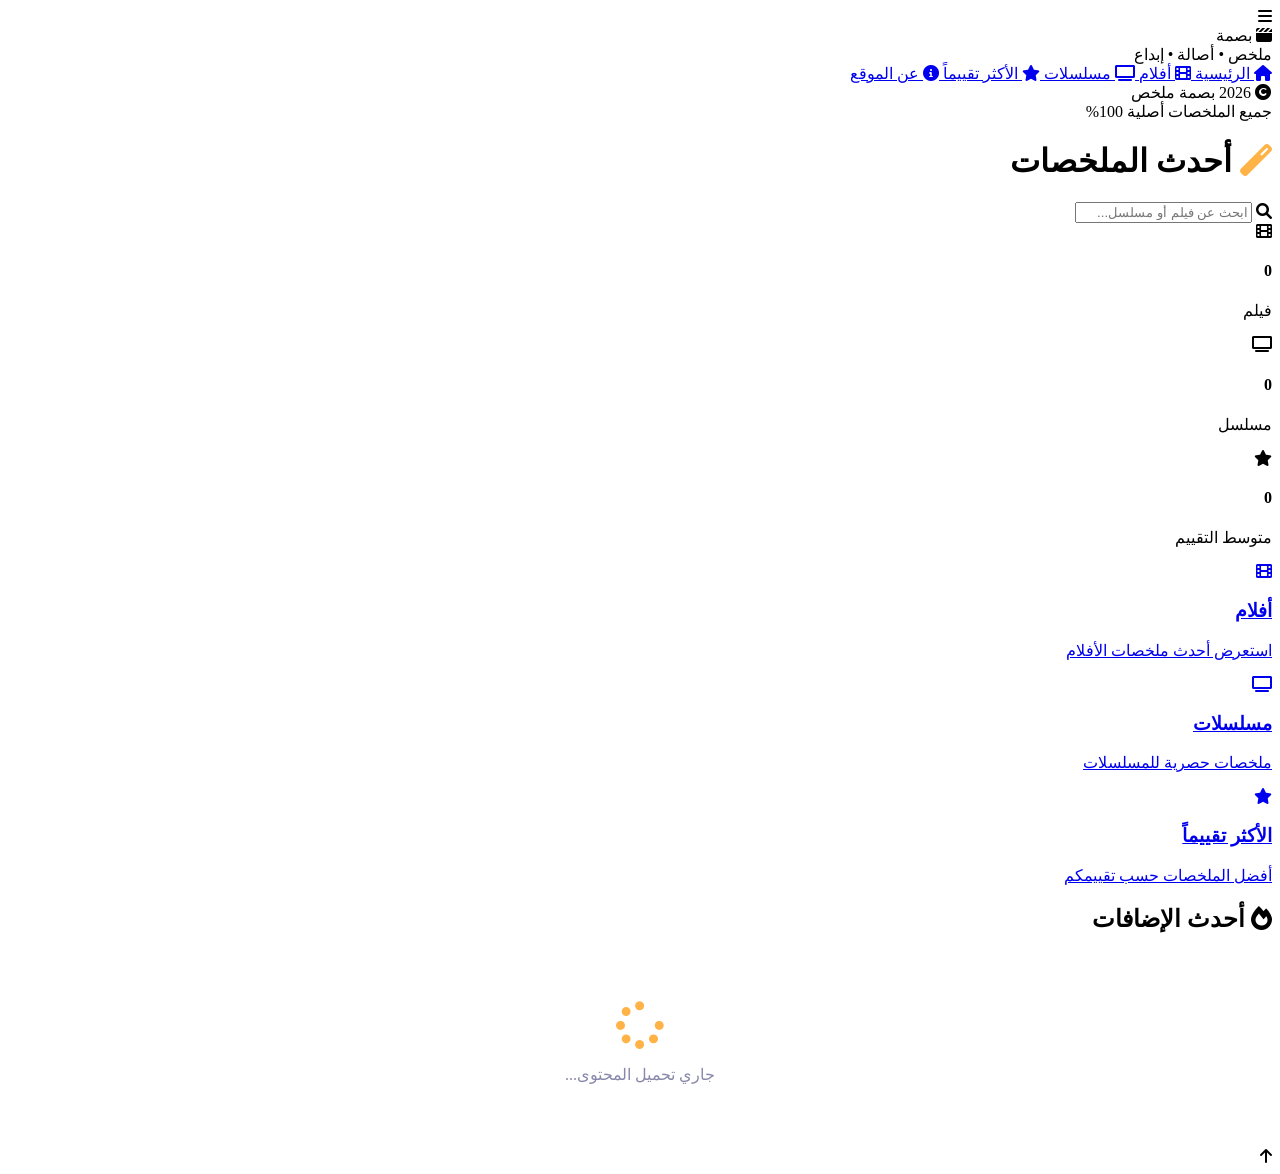
==== index.html @ c463ce60 "Add files via upload" ====
<!DOCTYPE html>
<html lang="ar" dir="rtl">
<head>
    <meta charset="UTF-8">
    <meta name="viewport" content="width=device-width, initial-scale=1.0">
    <title>بصمة ملخص | الرئيسية</title>
    
    <!-- تحسينات SEO -->
    <meta name="description" content="ملخصات أصلية للأفلام والمسلسلات بأسلوب قصصي جذاب - أكثر من 500 كلمة لكل ملخص">
    <meta name="keywords" content="ملخصات أفلام, ملخصات مسلسلات, مراجعات أفلام, نقد سينمائي, بصمة ملخص">
    <meta name="author" content="بصمة ملخص">
    <meta name="robots" content="index, follow">
    
    <!-- Open Graph -->
    <meta property="og:title" content="بصمة ملخص - ملخصات أفلام ومسلسلات أصلية">
    <meta property="og:description" content="ملخصات أصلية للأفلام والمسلسلات بأسلوب قصصي جذاب">
    <meta property="og:type" content="website">
    <meta property="og:site_name" content="بصمة ملخص">
    <meta property="og:locale" content="ar_SA">
    
    <!-- CSS -->
    <link rel="stylesheet" href="css/style.css">
    <link rel="stylesheet" href="https://cdnjs.cloudflare.com/ajax/libs/font-awesome/6.0.0-beta3/css/all.min.css">
    <link href="https://fonts.googleapis.com/css2?family=Cairo:wght@300;400;500;600;700;800&display=swap" rel="stylesheet">
    
    <style>
        /* تحميل سريع مؤقت */
        .initial-loading {
            text-align: center;
            padding: 3rem;
        }
        .initial-loading i {
            font-size: 3rem;
            color: #ffb347;
            animation: spin 1s linear infinite;
        }
        .initial-loading p {
            margin-top: 1rem;
            color: #8888aa;
        }
        @keyframes spin {
            0% { transform: rotate(0deg); }
            100% { transform: rotate(360deg); }
        }
    </style>
</head>
<body>
    <!-- أيقونة القائمة للهاتف -->
    <div class="menu-toggle" id="menuToggle">
        <i class="fas fa-bars"></i>
    </div>
    
    <!-- طبقة التعتيم -->
    <div class="overlay" id="overlay"></div>

    <div class="site-wrapper">
        <!-- الشريط الجانبي -->
        <aside class="sidebar" id="sidebar">
            <div class="logo-area">
                <div class="logo">
                    <i class="fas fa-clapperboard"></i> بصمة
                </div>
                <div class="logo-sub">ملخص • أصالة • إبداع</div>
            </div>
            
            <nav class="sidebar-nav">
                <a href="index.html" class="nav-item active">
                    <i class="fas fa-home"></i>
                    <span>الرئيسية</span>
                </a>
                <a href="movies.html" class="nav-item">
                    <i class="fas fa-film"></i>
                    <span>أفلام</span>
                </a>
                <a href="tvshows.html" class="nav-item">
                    <i class="fas fa-tv"></i>
                    <span>مسلسلات</span>
                </a>
                <a href="top-rated.html" class="nav-item">
                    <i class="fas fa-star"></i>
                    <span>الأكثر تقييماً</span>
                </a>
                <a href="about.html" class="nav-item">
                    <i class="fas fa-info-circle"></i>
                    <span>عن الموقع</span>
                </a>
            </nav>
            
            <div class="sidebar-footer">
                <i class="fas fa-copyright"></i> 2026 بصمة ملخص<br>
                جميع الملخصات أصلية 100%
            </div>
        </aside>

        <!-- المحتوى الرئيسي -->
        <main class="main-content">
            <!-- الهيدر العلوي -->
            <div class="top-header">
                <h1 class="page-title">
                    <i class="fas fa-magic" style="color: #ffb347;"></i> 
                    أحدث الملخصات
                </h1>
                <div class="search-box">
                    <i class="fas fa-search"></i>
                    <input type="text" id="searchInput" placeholder="ابحث عن فيلم أو مسلسل...">
                </div>
            </div>

            <!-- إحصائيات سريعة -->
            <div class="stats" id="statsContainer">
                <div class="stat-card">
                    <i class="fas fa-film"></i>
                    <div class="stat-info">
                        <h4 id="movieCount">0</h4>
                        <p>فيلم</p>
                    </div>
                </div>
                <div class="stat-card">
                    <i class="fas fa-tv"></i>
                    <div class="stat-info">
                        <h4 id="tvCount">0</h4>
                        <p>مسلسل</p>
                    </div>
                </div>
                <div class="stat-card">
                    <i class="fas fa-star"></i>
                    <div class="stat-info">
                        <h4 id="avgRating">0</h4>
                        <p>متوسط التقييم</p>
                    </div>
                </div>
            </div>

            <!-- أقسام سريعة -->
            <div class="quick-sections">
                <a href="movies.html" class="quick-card">
                    <i class="fas fa-film"></i>
                    <h3>أفلام</h3>
                    <p>استعرض أحدث ملخصات الأفلام</p>
                </a>
                <a href="tvshows.html" class="quick-card">
                    <i class="fas fa-tv"></i>
                    <h3>مسلسلات</h3>
                    <p>ملخصات حصرية للمسلسلات</p>
                </a>
                <a href="top-rated.html" class="quick-card">
                    <i class="fas fa-star"></i>
                    <h3>الأكثر تقييماً</h3>
                    <p>أفضل الملخصات حسب تقييمكم</p>
                </a>
            </div>

            <!-- شبكة بطاقات الأفلام والمسلسلات -->
            <h2 class="section-title">
                <i class="fas fa-fire"></i> أحدث الإضافات
            </h2>
            <div class="movies-grid" id="moviesContainer">
                <div class="initial-loading">
                    <i class="fas fa-spinner fa-spin"></i>
                    <p>جاري تحميل المحتوى...</p>
                </div>
            </div>

            <!-- زر العودة للأعلى -->
            <div class="scroll-top" id="scrollTop">
                <i class="fas fa-arrow-up"></i>
            </div>
        </main>
    </div>

    <!-- ===== ملفات JavaScript - الترتيب مهم جداً! ===== -->
    
    <!-- 1️⃣ أولاً: ملفات البيانات -->
    <script src="js/movies-data.js"></script>
    <script src="js/tvshows-data.js"></script>
    
    <!-- 2️⃣ ثانياً: ملف دمج البيانات (يعتمد على الملفين السابقين) -->
    <script src="js/main-data.js"></script>
    
    <!-- 3️⃣ ثالثاً: ملفات الوظائف -->
    <script src="js/ui.js"></script>
    <script src="js/search.js"></script>
    <script src="js/social.js"></script>
    
    <!-- 4️⃣ أخيراً: الملف الرئيسي -->
    <script src="js/main.js"></script>
    
    <!-- 5️⃣ سكريبت إضافي للتأكد من تحميل الصفحة -->
    <script>
        // تأكد من أن الدوال موجودة قبل استخدامها
        document.addEventListener('DOMContentLoaded', function() {
            console.log('✅ الصفحة الرئيسية تحمّلت');
            console.log('📊 MovieDB موجود؟', typeof MovieDB !== 'undefined');
            console.log('🎬 renderMovies موجودة؟', typeof renderMovies === 'function');
            
            // إذا كانت الدالة غير موجودة، حاول مرة أخرى بعد قليل
            if (typeof renderMovies !== 'function') {
                console.log('⏳ انتظر قليلاً...');
                setTimeout(function() {
                    if (typeof renderMovies === 'function') {
                        renderMovies();
                    }
                }, 500);
            }
        });
    </script>
</body>
</html>
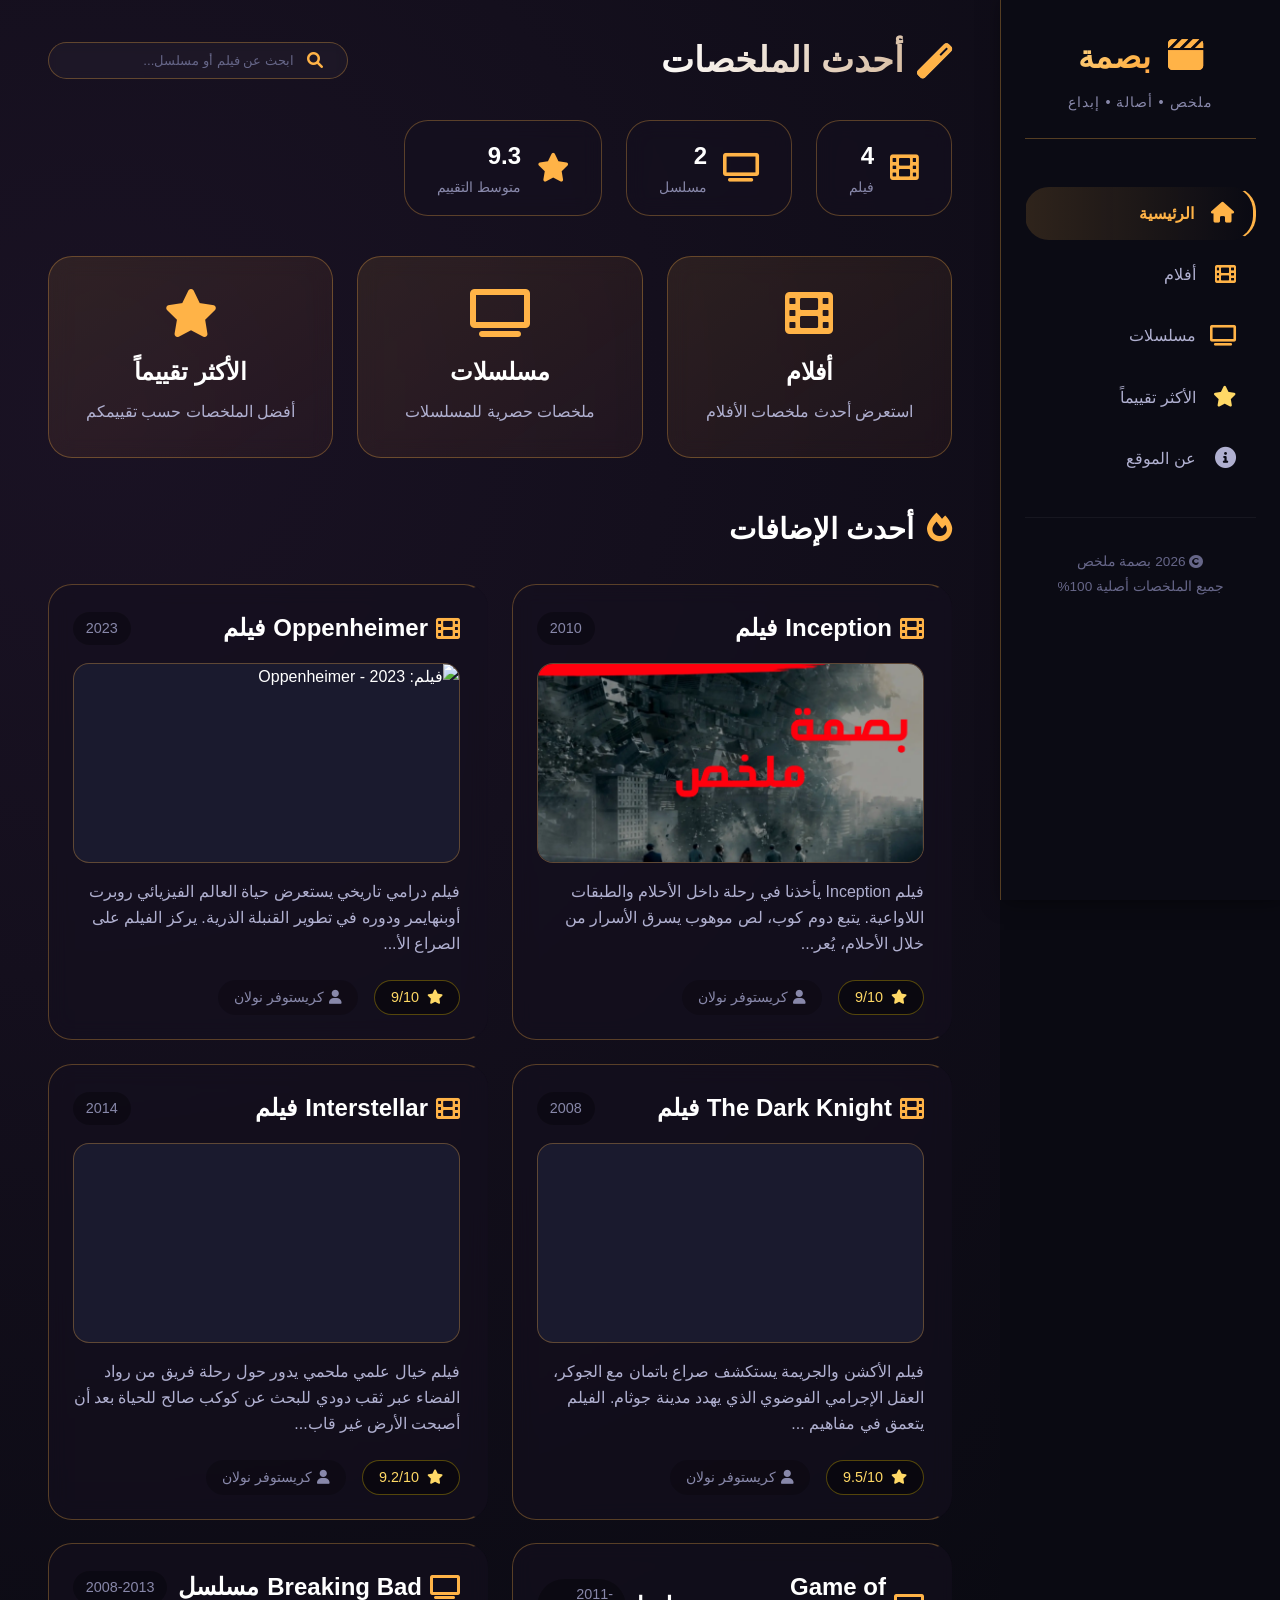
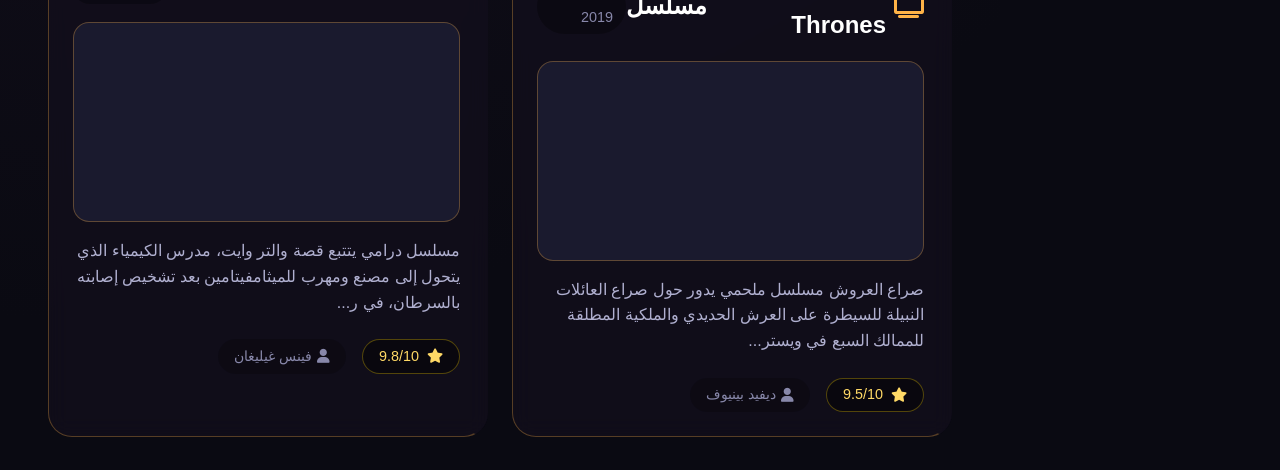
==== commit c3ef3e08: "Add files via upload" ====
--- a/index.html
+++ b/index.html
@@ -3,7 +3,7 @@
 <head>
     <meta charset="UTF-8">
     <meta name="viewport" content="width=device-width, initial-scale=1.0">
-    <title>بصمة ملخص | الرئيسية</title>
+    <title>🎬 بصمة ملخص | ملخصات أفلام ومسلسلات حصرية بأسلوب قصصي ممتع - أكثر من 500 كلمة لكل ملخص | Basmat Molakhs: ملخص فيلم الأمس, ملخص مسلسل العتمة, مراجعة فيلم البحث, تحليل مسلسل الثماني, قصة فيلم المتسول, شرح نهاية فيلم الهارب, أحداث مسلسل البريق, ملخصات أفلام أجنبية مترجمة, ملخصات مسلسلات عربية 2026, أفضل 10 أفلام دراما, ملخص فيلم رعب نفسي, مراجعة مسلسل تشويق, ملخص فيلم أكشن 2026, ملخص مسلسل خليجي جديد, تحليل شخصيات فيلم الطاووس, قصة مسلسل الذئب المنفرد, شرح فيلم الساحر, ملخص فيلم هندي مدبلج, مراجعة مسلسل كوري مشهور, ملخص فيلم تركي رومانسي, ملخصات حصرية للأفلام المصرية القديمة, تحليل أفلام عالمية حاصلة على جوائز, ملخص مسلسلات رمضان 2026, موقع ملخصات أفلام موثوق, أفضل موقع لقراءة ملخصات المسلسلات, ملخص فيلم بدون حرق أحداث, ملخص مسلسل بدون إطالة, مراجعة محايدة للأفلام, نقد سينمائي احترافي, بصمة ملخص: ملخصات أصلية 100%، أكثر من 500 كلمة لكل ملخص، بأسلوب قصصي جذاب يجعلك تعيش الأحداث. ملخصات أفلام مصرية، سعودية، سورية، أمريكية، كورية، تركية، هندية. ملخصات مسلسلات Netflix, Shahid, MBC, OSN. أفلام دراما، أكشن، رعب، خيال علمي، تشويق، كوميديا، رومانسية، تاريخي، سيرة ذاتية، وثائقي، كرتون، أنمي. ملخصات حصرية لمسلسلات: العائد، الثماني، البريق، العتمة، الذئب المنفرد، الطاووس، المتسول، الهارب، الأمس، البحث، الساحر. ملخصات أفلام حائزة على أوسكار، ذهبية، سعفة ذهبية. ملخصات أفلام مهرجانات كان، فينسيا، برلين، الجونة، البحر الأحمر. ملخصات أفلام عربية وعالمية مشهورة. موقع بصمة ملخص: وجهتك الأولى للملخصات الأصلية، ملخصات طويلة ومفصلة، تحليل عميق للأحداث والشخصيات، شرح النهايات الغامضة، كشف الرموز والدلالات، ربط الأحداث بالواقع. ملخصات مكتوبة بأسلوب أدبي راقي، لغة عربية فصحى سليمة، مع الحفاظ على التشويق والإثارة. ملخصات بدون أخطاء إملائية، مدققة لغوياً، محسنة لمحركات البحث. ملخصات متوافقة مع معايير SEO، لظهور أفضل في نتائج البحث. ملخصات تناسب القراء والباحثين والنقاد والدارسين. ملخصات تغنيك عن مشاهدة الفيلم أو تزيدك شغفاً لمشاهدته. ملخصات تناسب جميع الأعمار والتخصصات. بصمة ملخص: لأن لكل فيلم بصمة، ولكل ملخص أصالة.</title>
     
     <!-- تحسينات SEO -->
     <meta name="description" content="ملخصات أصلية للأفلام والمسلسلات بأسلوب قصصي جذاب - أكثر من 500 كلمة لكل ملخص">
--- a/css/style.css
+++ b/css/style.css
@@ -0,0 +1,1315 @@
+/* ========== المتغيرات الأساسية ========== */
+:root {
+    --primary: #ffb347;
+    --primary-dark: #ff7e5f;
+    --bg-dark: #0a0a12;
+    --bg-card: rgba(20, 15, 30, 0.6);
+    --text-light: #ffffff;
+    --text-dim: #b0b0d0;
+    --border-glow: rgba(255, 180, 70, 0.3);
+    --shadow: 0 15px 30px -15px #000;
+}
+
+/* ========== إعادة تعيين ========== */
+* {
+    margin: 0;
+    padding: 0;
+    box-sizing: border-box;
+}
+
+body {
+    font-family: 'Cairo', sans-serif;
+    background: var(--bg-dark);
+    color: var(--text-light);
+    line-height: 1.6;
+    direction: rtl;
+    min-height: 100vh;
+}
+
+/* ========== الهيكل الرئيسي ========== */
+.site-wrapper {
+    display: grid;
+    grid-template-columns: 280px 1fr;
+    min-height: 100vh;
+}
+
+/* ========== تحسينات القائمة الجانبية للهاتف ========== */
+.menu-toggle {
+    display: none;
+    position: fixed;
+    top: 20px;
+    right: 20px;
+    z-index: 1001;
+    background: var(--primary);
+    color: #0a0a12;
+    width: 50px;
+    height: 50px;
+    border-radius: 50%;
+    align-items: center;
+    justify-content: center;
+    cursor: pointer;
+    box-shadow: 0 4px 15px rgba(255, 180, 70, 0.3);
+    border: 2px solid rgba(255, 255, 255, 0.2);
+    font-size: 1.3rem;
+    transition: all 0.3s ease;
+}
+
+.menu-toggle:hover {
+    transform: scale(1.1);
+    background: #ffc064;
+}
+
+.overlay {
+    display: none;
+    position: fixed;
+    top: 0;
+    left: 0;
+    right: 0;
+    bottom: 0;
+    background: rgba(0, 0, 0, 0.7);
+    z-index: 998;
+    backdrop-filter: blur(3px);
+}
+
+/* ========== الشريط الجانبي ========== */
+.sidebar {
+    background: rgba(12, 12, 22, 0.95);
+    backdrop-filter: blur(10px);
+    border-left: 1px solid var(--border-glow);
+    padding: 2rem 1.5rem;
+    position: sticky;
+    top: 0;
+    height: 100vh;
+    overflow-y: auto;
+    box-shadow: 4px 0 20px rgba(0, 0, 0, 0.5);
+    transition: right 0.3s ease;
+}
+
+.logo-area {
+    text-align: center;
+    margin-bottom: 3rem;
+    padding-bottom: 1.5rem;
+    border-bottom: 1px solid var(--border-glow);
+}
+
+.logo {
+    font-size: 2rem;
+    font-weight: 800;
+    background: linear-gradient(135deg, #f5e6b1, var(--primary), var(--primary-dark));
+    -webkit-background-clip: text;
+    background-clip: text;
+    color: transparent;
+    margin-bottom: 0.5rem;
+}
+
+.logo i {
+    font-size: 2.2rem;
+    color: var(--primary);
+    margin-left: 0.5rem;
+}
+
+.logo-sub {
+    color: #8888aa;
+    font-size: 0.9rem;
+    letter-spacing: 1px;
+}
+
+.sidebar-nav {
+    display: flex;
+    flex-direction: column;
+    gap: 0.5rem;
+}
+
+.nav-item {
+    display: flex;
+    align-items: center;
+    gap: 1rem;
+    padding: 0.8rem 1.2rem;
+    border-radius: 1.5rem;
+    color: var(--text-dim);
+    transition: all 0.3s ease;
+    text-decoration: none;
+    border: 1px solid transparent;
+}
+
+.nav-item i {
+    width: 24px;
+    font-size: 1.3rem;
+}
+
+.nav-item:hover {
+    background: rgba(255, 180, 70, 0.1);
+    border-color: var(--border-glow);
+    color: var(--primary);
+    transform: translateX(-5px);
+}
+
+.nav-item.active {
+    background: linear-gradient(90deg, rgba(255, 180, 70, 0.15), transparent);
+    border-right: 3px solid var(--primary);
+    color: var(--primary);
+    font-weight: 600;
+}
+
+.sidebar-footer {
+    margin-top: auto;
+    padding-top: 2rem;
+    margin-top: 2rem;
+    border-top: 1px solid rgba(255, 255, 255, 0.05);
+    font-size: 0.85rem;
+    color: #666688;
+    text-align: center;
+    line-height: 1.8;
+}
+
+/* ========== المحتوى الرئيسي ========== */
+.main-content {
+    padding: 2rem 3rem;
+    background: radial-gradient(circle at 10% 20%, rgba(30, 20, 40, 0.8), var(--bg-dark) 80%);
+    min-height: 100vh;
+}
+
+/* الهيدر العلوي */
+.top-header {
+    display: flex;
+    justify-content: space-between;
+    align-items: center;
+    margin-bottom: 2rem;
+    flex-wrap: wrap;
+    gap: 1rem;
+}
+
+.page-title {
+    font-size: 2.2rem;
+    font-weight: 700;
+    background: linear-gradient(120deg, #ffffff, #d0b090);
+    -webkit-background-clip: text;
+    background-clip: text;
+    color: transparent;
+    display: flex;
+    align-items: center;
+    gap: 0.8rem;
+}
+
+.page-title i {
+    color: var(--primary);
+}
+
+.search-box {
+    background: rgba(255, 255, 255, 0.03);
+    border: 1px solid var(--border-glow);
+    border-radius: 3rem;
+    padding: 0.6rem 1.5rem;
+    display: flex;
+    align-items: center;
+    gap: 0.8rem;
+    width: 300px;
+    backdrop-filter: blur(5px);
+}
+
+.search-box i {
+    color: var(--primary);
+}
+
+.search-box input {
+    background: transparent;
+    border: none;
+    outline: none;
+    color: white;
+    font-family: 'Cairo', sans-serif;
+    width: 100%;
+}
+
+.search-box input::placeholder {
+    color: #666688;
+}
+
+/* الإحصائيات */
+.stats {
+    display: flex;
+    gap: 1.5rem;
+    margin-bottom: 2.5rem;
+    flex-wrap: wrap;
+}
+
+.stat-card {
+    background: var(--bg-card);
+    border: 1px solid var(--border-glow);
+    border-radius: 1.5rem;
+    padding: 1rem 2rem;
+    display: flex;
+    align-items: center;
+    gap: 1rem;
+    backdrop-filter: blur(10px);
+    transition: all 0.3s ease;
+}
+
+.stat-card:hover {
+    transform: translateY(-3px);
+    border-color: var(--primary);
+    box-shadow: 0 10px 20px -10px #000;
+}
+
+.stat-card i {
+    color: var(--primary);
+    font-size: 1.8rem;
+}
+
+.stat-info h4 {
+    font-size: 1.5rem;
+    font-weight: 700;
+    color: white;
+}
+
+.stat-info p {
+    color: #8888aa;
+    font-size: 0.9rem;
+}
+
+/* ========== أقسام سريعة في الرئيسية ========== */
+.quick-sections {
+    display: grid;
+    grid-template-columns: repeat(auto-fit, minmax(250px, 1fr));
+    gap: 1.5rem;
+    margin: 2rem 0 3rem;
+}
+
+.quick-card {
+    background: linear-gradient(145deg, rgba(255, 180, 70, 0.1), rgba(255, 120, 70, 0.05));
+    border: 1px solid var(--border-glow);
+    border-radius: 1.5rem;
+    padding: 2rem;
+    text-align: center;
+    text-decoration: none;
+    color: inherit;
+    transition: all 0.3s ease;
+    backdrop-filter: blur(10px);
+}
+
+.quick-card:hover {
+    transform: translateY(-5px);
+    border-color: var(--primary);
+    box-shadow: 0 15px 30px -10px #000;
+}
+
+.quick-card i {
+    font-size: 3rem;
+    color: var(--primary);
+    margin-bottom: 1rem;
+}
+
+.quick-card h3 {
+    font-size: 1.5rem;
+    margin-bottom: 0.5rem;
+    color: white;
+}
+
+.quick-card p {
+    color: var(--text-dim);
+}
+
+.section-title {
+    font-size: 1.8rem;
+    margin: 2rem 0 1rem;
+    display: flex;
+    align-items: center;
+    gap: 0.8rem;
+    color: white;
+}
+
+.section-title i {
+    color: var(--primary);
+}
+
+/* ========== شبكة الأفلام ========== */
+.movies-grid {
+    display: grid;
+    grid-template-columns: repeat(auto-fill, minmax(300px, 1fr));
+    gap: 1.5rem;
+    margin-top: 2rem;
+}
+
+/* بطاقة الفيلم */
+.movie-card {
+    background: var(--bg-card);
+    backdrop-filter: blur(10px);
+    border: 1px solid var(--border-glow);
+    border-radius: 1.5rem;
+    padding: 1.5rem;
+    transition: all 0.3s ease;
+    text-decoration: none;
+    color: inherit;
+    display: block;
+    border-right: 4px solid transparent;
+    animation: slideIn 0.5s ease forwards;
+    height: 100%;
+}
+
+.movie-card:hover {
+    transform: translateY(-5px) translateX(-5px);
+    border-right-color: var(--primary);
+    box-shadow: 0 20px 30px -10px #000;
+}
+
+.movie-card-header {
+    display: flex;
+    justify-content: space-between;
+    align-items: center;
+    margin-bottom: 1rem;
+}
+
+.movie-title {
+    font-size: 1.5rem;
+    font-weight: 700;
+    display: flex;
+    align-items: center;
+    gap: 0.5rem;
+}
+
+.movie-title i {
+    color: var(--primary);
+}
+
+.movie-year {
+    color: #8888aa;
+    font-size: 0.9rem;
+    background: rgba(0, 0, 0, 0.3);
+    padding: 0.3rem 0.8rem;
+    border-radius: 2rem;
+}
+
+.movie-summary {
+    color: var(--text-dim);
+    margin-bottom: 1.5rem;
+    line-height: 1.6;
+    display: -webkit-box;
+    -webkit-line-clamp: 3;
+    -webkit-box-orient: vertical;
+    overflow: hidden;
+}
+
+.movie-meta {
+    display: flex;
+    gap: 1rem;
+    flex-wrap: wrap;
+}
+
+.movie-rating {
+    background: rgba(0, 0, 0, 0.4);
+    padding: 0.3rem 1rem;
+    border-radius: 2rem;
+    border: 1px solid rgba(255, 215, 0, 0.3);
+    color: #ffd966;
+    display: inline-flex;
+    align-items: center;
+    gap: 0.5rem;
+    font-size: 0.9rem;
+}
+
+.movie-director {
+    color: #8888aa;
+    font-size: 0.9rem;
+    display: flex;
+    align-items: center;
+    gap: 0.3rem;
+    background: rgba(0, 0, 0, 0.2);
+    padding: 0.3rem 1rem;
+    border-radius: 2rem;
+}
+
+/* ========== صفحة التفاصيل ========== */
+.back-button {
+    margin-bottom: 2rem;
+}
+
+.btn-back {
+    background: rgba(255, 255, 255, 0.05);
+    border: 1px solid var(--border-glow);
+    padding: 0.6rem 1.5rem;
+    border-radius: 2rem;
+    color: var(--text-dim);
+    text-decoration: none;
+    display: inline-flex;
+    align-items: center;
+    gap: 0.5rem;
+    transition: all 0.3s;
+}
+
+.btn-back:hover {
+    background: rgba(255, 180, 70, 0.1);
+    color: var(--primary);
+    transform: translateX(5px);
+}
+
+.movie-detail-container {
+    background: var(--bg-card);
+    backdrop-filter: blur(10px);
+    border: 1px solid var(--border-glow);
+    border-radius: 2rem;
+    padding: 2.5rem;
+    animation: slideIn 0.5s ease;
+}
+
+.detail-header {
+    display: flex;
+    gap: 2rem;
+    margin-bottom: 2rem;
+    flex-wrap: wrap;
+}
+
+/* ========== تحسين عرض الصور في صفحة التفاصيل ========== */
+
+.detail-poster {
+    width: 200px;
+    height: 300px;
+    background: linear-gradient(145deg, #2a2535, #1a1525);
+    border-radius: 1.5rem;
+    display: flex;
+    align-items: center;
+    justify-content: center;
+    border: 2px solid var(--border-glow);
+    overflow: hidden;  /* 👈 يخفي أي جزء زائد من الصورة */
+    position: relative;
+    box-shadow: 0 10px 20px rgba(0,0,0,0.5);
+    flex-shrink: 0;  /* 👈 يمنع الصورة من التقلص */
+}
+
+.detail-poster i {
+    font-size: 4rem;
+    color: var(--primary);
+    opacity: 0.5;
+}
+
+.detail-poster img {
+    width: 100%;
+    height: 100%;
+    object-fit: cover;  /* 👈 ده الحل السحري! بيخلي الصورة تغطي الإطار كامل */
+    object-position: center;  /* 👈 يركز الصورة في المنتصف */
+    border-radius: 1.5rem;
+    transition: transform 0.3s ease;
+    display: block;
+}
+
+.detail-poster img:hover {
+    transform: scale(1.05);  /* 👈 تكبير بسيط عند المرور بالماوس */
+}
+
+/* ========== تحسين عرض الصور في البطاقات ========== */
+
+.movie-card .movie-poster {
+    width: 100%;
+    height: 200px;
+    object-fit: cover;  /* 👈 نفس الحل السحري */
+    object-position: center;
+    border-radius: 1rem;
+    margin-bottom: 1rem;
+    border: 1px solid var(--border-glow);
+    transition: transform 0.3s ease;
+}
+
+.movie-card:hover .movie-poster {
+    transform: scale(1.02);
+}
+
+.detail-title {
+    font-size: 2.8rem;
+    font-weight: 800;
+    margin-bottom: 0.5rem;
+    background: linear-gradient(135deg, #ffffff, var(--primary));
+    -webkit-background-clip: text;
+    background-clip: text;
+    color: transparent;
+}
+
+.detail-meta {
+    display: flex;
+    gap: 2rem;
+    margin: 1rem 0;
+    flex-wrap: wrap;
+}
+
+.detail-meta-item {
+    display: flex;
+    align-items: center;
+    gap: 0.5rem;
+    color: var(--text-dim);
+    background: rgba(0, 0, 0, 0.3);
+    padding: 0.5rem 1.2rem;
+    border-radius: 2rem;
+}
+
+.detail-meta-item i {
+    color: var(--primary);
+}
+
+.detail-rating {
+    font-size: 2rem;
+    color: #ffd966;
+    font-weight: 700;
+    margin: 1rem 0;
+    display: flex;
+    align-items: center;
+    gap: 0.5rem;
+    background: rgba(0, 0, 0, 0.3);
+    padding: 0.5rem 1.5rem;
+    border-radius: 3rem;
+    display: inline-flex;
+}
+
+.detail-section {
+    margin: 2.5rem 0;
+    padding: 1.5rem;
+    background: rgba(0, 0, 0, 0.2);
+    border-radius: 1.5rem;
+    border: 1px solid rgba(255, 180, 70, 0.1);
+}
+
+.detail-section h2 {
+    color: var(--primary);
+    margin-bottom: 1.2rem;
+    font-size: 1.8rem;
+    display: flex;
+    align-items: center;
+    gap: 0.5rem;
+}
+
+.detail-section p {
+    color: var(--text-dim);
+    line-height: 1.9;
+    font-size: 1.1rem;
+    white-space: pre-line;
+}
+
+.detail-note {
+    background: rgba(0, 0, 0, 0.3);
+    border: 1px dashed var(--border-glow);
+    border-radius: 1.5rem;
+    padding: 1.5rem;
+    margin-top: 2rem;
+}
+
+.detail-note h2 {
+    color: var(--primary);
+    margin-bottom: 1rem;
+    display: flex;
+    align-items: center;
+    gap: 0.5rem;
+}
+
+/* ========== صفحة عن الموقع ========== */
+.about-container {
+    padding: 2.5rem;
+    animation: slideIn 0.5s ease;
+}
+
+.about-section {
+    margin-bottom: 2.5rem;
+    padding: 1.5rem;
+    background: rgba(0, 0, 0, 0.2);
+    border-radius: 1.5rem;
+    border: 1px solid rgba(255, 180, 70, 0.1);
+}
+
+.about-section i:first-child {
+    font-size: 2rem;
+    color: var(--primary);
+    margin-bottom: 1rem;
+}
+
+.about-section h2 {
+    color: var(--primary);
+    margin-bottom: 1rem;
+    font-size: 1.8rem;
+}
+
+.about-section p {
+    color: var(--text-dim);
+    line-height: 1.8;
+    font-size: 1.1rem;
+}
+
+.about-list {
+    list-style: none;
+}
+
+.about-list li {
+    display: flex;
+    align-items: center;
+    gap: 1rem;
+    padding: 0.8rem 0;
+    color: var(--text-dim);
+    font-size: 1.1rem;
+    border-bottom: 1px solid rgba(255, 255, 255, 0.05);
+}
+
+.about-list li:last-child {
+    border-bottom: none;
+}
+
+.about-list li i {
+    color: #4CAF50;
+    font-size: 1.3rem;
+}
+
+.contact-info p {
+    display: flex;
+    align-items: center;
+    gap: 1rem;
+    padding: 0.5rem 0;
+    color: var(--text-dim);
+}
+
+.contact-info i {
+    color: var(--primary);
+    width: 25px;
+}
+
+/* ========== صفحة الأكثر تقييماً ========== */
+.top-rated-list {
+    display: flex;
+    flex-direction: column;
+    gap: 1rem;
+    margin-top: 2rem;
+}
+
+.top-rated-item {
+    background: var(--bg-card);
+    border: 1px solid var(--border-glow);
+    border-radius: 1.5rem;
+    padding: 1.5rem;
+    display: flex;
+    align-items: center;
+    gap: 2rem;
+    transition: all 0.3s ease;
+    cursor: pointer;
+    animation: slideIn 0.5s ease forwards;
+}
+
+.top-rated-item:hover {
+    transform: translateX(-5px);
+    border-color: var(--primary);
+    box-shadow: 0 15px 30px -10px #000;
+}
+
+.top-rated-rank {
+    font-size: 2.5rem;
+    font-weight: 800;
+    color: var(--primary);
+    min-width: 60px;
+    text-align: center;
+    text-shadow: 0 0 15px rgba(255, 180, 70, 0.5);
+}
+
+.top-rated-info {
+    flex: 1;
+}
+
+.top-rated-info h3 {
+    font-size: 1.8rem;
+    margin-bottom: 0.5rem;
+    color: white;
+}
+
+.top-rated-info p {
+    color: var(--text-dim);
+    font-size: 1rem;
+}
+
+.top-rated-rating {
+    font-size: 1.8rem;
+    color: #ffd966;
+    font-weight: 700;
+    display: flex;
+    align-items: center;
+    gap: 0.5rem;
+    background: rgba(0, 0, 0, 0.3);
+    padding: 0.5rem 1.5rem;
+    border-radius: 3rem;
+}
+
+/* ========== تحسينات عامة ========== */
+.category-info {
+    background: rgba(255, 180, 70, 0.1);
+    border: 1px solid var(--border-glow);
+    border-radius: 2rem;
+    padding: 1rem 2rem;
+    margin-bottom: 2rem;
+    text-align: center;
+    color: var(--text-dim);
+    font-size: 1.1rem;
+}
+
+.glass-card {
+    background: var(--bg-card);
+    backdrop-filter: blur(10px);
+    border: 1px solid var(--border-glow);
+    border-radius: 2rem;
+}
+
+/* زر العودة للأعلى */
+.scroll-top {
+    position: fixed;
+    bottom: 2rem;
+    left: 2rem;
+    background: var(--primary);
+    color: #0a0a12;
+    width: 50px;
+    height: 50px;
+    border-radius: 50%;
+    display: flex;
+    align-items: center;
+    justify-content: center;
+    cursor: pointer;
+    opacity: 0;
+    transition: all 0.3s;
+    border: 2px solid rgba(255, 255, 255, 0.3);
+    pointer-events: none;
+    z-index: 999;
+}
+
+.scroll-top.visible {
+    opacity: 1;
+    pointer-events: all;
+}
+
+.scroll-top:hover {
+    transform: scale(1.1);
+    background: #ffc064;
+}
+
+/* حركات */
+@keyframes slideIn {
+    from {
+        opacity: 0;
+        transform: translateX(30px);
+    }
+    to {
+        opacity: 1;
+        transform: translateX(0);
+    }
+}
+
+@keyframes fadeIn {
+    from {
+        opacity: 0;
+    }
+    to {
+        opacity: 1;
+    }
+}
+
+/* ========== تحسينات للشاشات الصغيرة ========== */
+@media (max-width: 900px) {
+    .site-wrapper {
+        grid-template-columns: 1fr;
+    }
+    
+    .menu-toggle {
+        display: flex;
+    }
+    
+    .sidebar {
+        position: fixed;
+        right: -100%;
+        top: 0;
+        z-index: 999;
+        transition: right 0.3s ease;
+        width: 280px;
+        height: 100vh;
+    }
+    
+    .sidebar.active {
+        right: 0;
+    }
+    
+    .overlay.active {
+        display: block;
+    }
+    
+    .main-content {
+        padding: 1.5rem;
+        padding-top: 70px;
+    }
+    
+    .input-grid {
+        grid-template-columns: 1fr;
+    }
+    
+    .input-full {
+        grid-column: span 1;
+    }
+    
+    .movies-grid {
+        grid-template-columns: 1fr;
+    }
+    
+    .detail-header {
+        flex-direction: column;
+        align-items: center;
+        text-align: center;
+    }
+    
+    .detail-title {
+        font-size: 2rem;
+    }
+    
+    .detail-meta {
+        justify-content: center;
+    }
+    
+    .detail-rating {
+        justify-content: center;
+    }
+    
+    .top-rated-item {
+        flex-direction: column;
+        text-align: center;
+        gap: 1rem;
+    }
+    
+    .top-rated-rank {
+        min-width: auto;
+    }
+    
+    .stats {
+        justify-content: center;
+    }
+    
+    .quick-sections {
+        grid-template-columns: 1fr;
+    }
+}
+
+@media (max-width: 480px) {
+    .main-content {
+        padding: 1rem;
+        padding-top: 70px;
+    }
+    
+    .page-title {
+        font-size: 1.8rem;
+    }
+    
+    .search-box {
+        width: 100%;
+    }
+    
+    .stat-card {
+        width: 100%;
+    }
+    
+    .movie-card-header {
+        flex-direction: column;
+        align-items: flex-start;
+        gap: 0.5rem;
+    }
+    
+    .detail-section h2 {
+        font-size: 1.5rem;
+    }
+    
+    .detail-section p {
+        font-size: 1rem;
+    }
+}
+
+/* ========== تخصيص شريط التمرير ========== */
+::-webkit-scrollbar {
+    width: 8px;
+    height: 8px;
+}
+
+::-webkit-scrollbar-track {
+    background: rgba(0, 0, 0, 0.3);
+}
+
+::-webkit-scrollbar-thumb {
+    background: var(--primary);
+    border-radius: 4px;
+}
+
+::-webkit-scrollbar-thumb:hover {
+    background: #ffc064;
+}
+
+/* ========== تأثيرات إضافية ========== */
+::selection {
+    background: var(--primary);
+    color: #0a0a12;
+}
+
+.loading {
+    display: flex;
+    justify-content: center;
+    align-items: center;
+    min-height: 200px;
+}
+
+.loading::after {
+    content: '';
+    width: 40px;
+    height: 40px;
+    border: 3px solid var(--border-glow);
+    border-top-color: var(--primary);
+    border-radius: 50%;
+    animation: spin 1s linear infinite;
+}
+
+@keyframes spin {
+    to {
+        transform: rotate(360deg);
+    }
+}
+
+/* تنسيق النصوص الطويلة */
+.detail-section p {
+    white-space: pre-wrap;
+    word-wrap: break-word;
+}
+
+/* تحسين ظهور الروابط */
+a {
+    text-decoration: none;
+    color: inherit;
+}
+
+/* تنسيق الأيقونات */
+.fa-star, .fa-star-half-alt {
+    color: #ffd966;
+}
+
+.fa-film, .fa-tv {
+    color: var(--primary);
+}
+
+/* ========== تحسينات SEO وإضافات ========== */
+
+/* تنسيق روابط العناوين */
+.heading-link {
+    opacity: 0;
+    margin-right: 10px;
+    color: var(--primary);
+    transition: opacity 0.3s ease;
+    font-size: 0.8em;
+    text-decoration: none;
+}
+
+h2:hover .heading-link {
+    opacity: 1;
+}
+
+/* تنسيق أزرار المشاركة */
+.share-buttons {
+    margin-top: 3rem;
+    padding: 2rem;
+    background: rgba(0, 0, 0, 0.2);
+    border-radius: 1.5rem;
+    border: 1px solid var(--border-glow);
+}
+
+.share-buttons h3 {
+    color: var(--primary);
+    margin-bottom: 1.5rem;
+    display: flex;
+    align-items: center;
+    gap: 0.5rem;
+}
+
+.share-grid {
+    display: grid;
+    grid-template-columns: repeat(auto-fit, minmax(150px, 1fr));
+    gap: 1rem;
+}
+
+.share-btn {
+    display: flex;
+    align-items: center;
+    justify-content: center;
+    gap: 0.5rem;
+    padding: 0.8rem;
+    border-radius: 2rem;
+    color: white;
+    text-decoration: none;
+    transition: all 0.3s ease;
+    border: 1px solid rgba(255, 255, 255, 0.1);
+    cursor: pointer;
+}
+
+.share-btn:hover {
+    transform: translateY(-3px);
+    box-shadow: 0 10px 20px -5px rgba(0, 0, 0, 0.5);
+}
+
+.share-btn.facebook {
+    background: #1877f2;
+}
+
+.share-btn.twitter {
+    background: #000000;
+}
+
+.share-btn.whatsapp {
+    background: #25d366;
+}
+
+.share-btn.telegram {
+    background: #0088cc;
+}
+
+/* تنسيق المحتوى ذي الصلة */
+.related-content {
+    margin-top: 3rem;
+}
+
+/* تحسين عرض الصور */
+img {
+    max-width: 100%;
+    height: auto;
+    display: block;
+}
+
+/* تنسيق lazy loading */
+img[data-src] {
+    opacity: 0;
+    transition: opacity 0.3s ease;
+}
+
+img.loaded {
+    opacity: 1;
+}
+
+/* تحسين سرعة التحميل */
+.movie-card {
+    content-visibility: auto;
+    contain-intrinsic-size: 0 300px;
+}
+
+/* تنسيق الروابط الخارجية */
+a[href^="http"]:not([href*="basmat-mulakhis.com"])::after {
+    content: " 🔗";
+    font-size: 0.8em;
+    opacity: 0.6;
+}
+
+/* تحسين التباين للقراءة */
+p, li, .movie-summary {
+    text-rendering: optimizeLegibility;
+}
+
+/* إضافة تأثيرات للتركيز */
+*:focus-visible {
+    outline: 2px solid var(--primary);
+    outline-offset: 2px;
+    border-radius: 4px;
+}
+
+/* تنسيق الـ breadcrumbs */
+.breadcrumbs {
+    display: flex;
+    align-items: center;
+    gap: 0.5rem;
+    flex-wrap: wrap;
+    margin-bottom: 1.5rem;
+    padding: 0.8rem 1.2rem;
+    background: rgba(0, 0, 0, 0.2);
+    border-radius: 3rem;
+    font-size: 0.9rem;
+}
+
+.breadcrumbs a {
+    color: var(--primary);
+    text-decoration: none;
+}
+
+.breadcrumbs i {
+    font-size: 0.7rem;
+    color: #666688;
+}
+
+/* تحسين ظهور التقييم */
+.detail-rating {
+    font-size: 2rem;
+    color: #ffd966;
+    font-weight: 700;
+    margin: 1rem 0;
+    display: flex;
+    align-items: center;
+    gap: 0.5rem;
+    background: rgba(0, 0, 0, 0.3);
+    padding: 0.5rem 1.5rem;
+    border-radius: 3rem;
+    display: inline-flex;
+}
+
+/* تحسين ظهور الأنواع */
+.genre-tag {
+    background: rgba(255, 180, 70, 0.15);
+    border: 1px solid var(--border-glow);
+    padding: 0.3rem 1rem;
+    border-radius: 2rem;
+    font-size: 0.9rem;
+    color: var(--primary);
+    display: inline-block;
+    margin: 0.2rem;
+}
+
+/* تحسين قائمة الممثلين */
+.cast-list {
+    display: flex;
+    flex-wrap: wrap;
+    gap: 0.8rem;
+    margin-top: 1rem;
+}
+
+.cast-item {
+    background: rgba(255, 255, 255, 0.05);
+    border: 1px solid rgba(255, 180, 70, 0.2);
+    padding: 0.5rem 1.2rem;
+    border-radius: 2rem;
+    font-size: 0.95rem;
+    color: var(--text-dim);
+    transition: all 0.3s ease;
+}
+
+.cast-item:hover {
+    background: rgba(255, 180, 70, 0.15);
+    color: var(--primary);
+    transform: translateY(-2px);
+}
+
+/* تحسينات Alt Text والصور */
+.movie-poster {
+    width: 100%;
+    height: 200px;
+    object-fit: cover;
+    border-radius: 1rem;
+    margin-bottom: 1rem;
+    border: 1px solid var(--border-glow);
+    transition: transform 0.3s ease;
+    background: #1a1a2e; /* لون خلفية أثناء التحميل */
+}
+
+.movie-poster-detail {
+    width: 100%;
+    height: 100%;
+    object-fit: cover;
+    border-radius: 1.5rem;
+    transition: transform 0.3s ease;
+}
+
+/* تحسين ظهور Alt Text لو الصورة مش موجودة */
+img[alt] {
+    position: relative;
+}
+
+img:not([src]):not([srcset]),
+img[src=""],
+img[src="#"] {
+    min-width: 100%;
+    min-height: 200px;
+    background: #1a1a2e;
+    border: 2px dashed var(--border-glow);
+    display: flex;
+    align-items: center;
+    justify-content: center;
+    color: #b0b0d0;
+    font-family: 'Cairo', sans-serif;
+    text-align: center;
+    padding: 1rem;
+}
+
+img:not([src]):not([srcset])::after,
+img[src=""]::after,
+img[src="#"]::after {
+    content: attr(alt);
+    display: block;
+    padding: 2rem;
+    background: rgba(0,0,0,0.5);
+    border-radius: 1rem;
+}
+
+/* تنسيق figure و figcaption */
+.poster-figure {
+    margin: 0;
+    position: relative;
+    width: 100%;
+    height: 100%;
+}
+
+.poster-caption {
+    position: absolute;
+    bottom: 0;
+    left: 0;
+    right: 0;
+    background: rgba(0,0,0,0.7);
+    color: #b0b0d0;
+    padding: 0.5rem;
+    font-size: 0.7rem;
+    text-align: center;
+    border-radius: 0 0 1.5rem 1.5rem;
+    opacity: 0;
+    transition: opacity 0.3s ease;
+}
+
+.poster-figure:hover .poster-caption {
+    opacity: 1;
+}
+
+/* مكان الصورة الافتراضي */
+.movie-poster-placeholder {
+    width: 100%;
+    height: 200px;
+    background: linear-gradient(145deg, #2a2535, #1a1525);
+    border-radius: 1rem;
+    margin-bottom: 1rem;
+    display: flex;
+    flex-direction: column;
+    align-items: center;
+    justify-content: center;
+    gap: 0.5rem;
+    border: 1px solid var(--border-glow);
+}
+
+.movie-poster-placeholder i {
+    font-size: 3rem;
+    color: var(--primary);
+    opacity: 0.5;
+}
+
+.movie-poster-placeholder span {
+    color: #8888aa;
+    font-size: 0.9rem;
+}
+
+/* تحسين سرعة التحميل */
+.loading-spinner {
+    text-align: center;
+    padding: 2rem;
+}
+
+.loading-spinner i {
+    font-size: 2rem;
+    color: #ffb347;
+    animation: spin 1s linear infinite;
+}
+
+@keyframes spin {
+    0% { transform: rotate(0deg); }
+    100% { transform: rotate(360deg); }
+}
+
+/* تحسين ظهور البطاقات */
+.movie-card {
+    opacity: 0;
+    animation: fadeIn 0.3s ease forwards;
+}
+
+@keyframes fadeIn {
+    from { opacity: 0; transform: translateY(10px); }
+    to { opacity: 1; transform: translateY(0); }
+}
+
+/* تحسين أداء الصور */
+img {
+    content-visibility: auto;
+}
